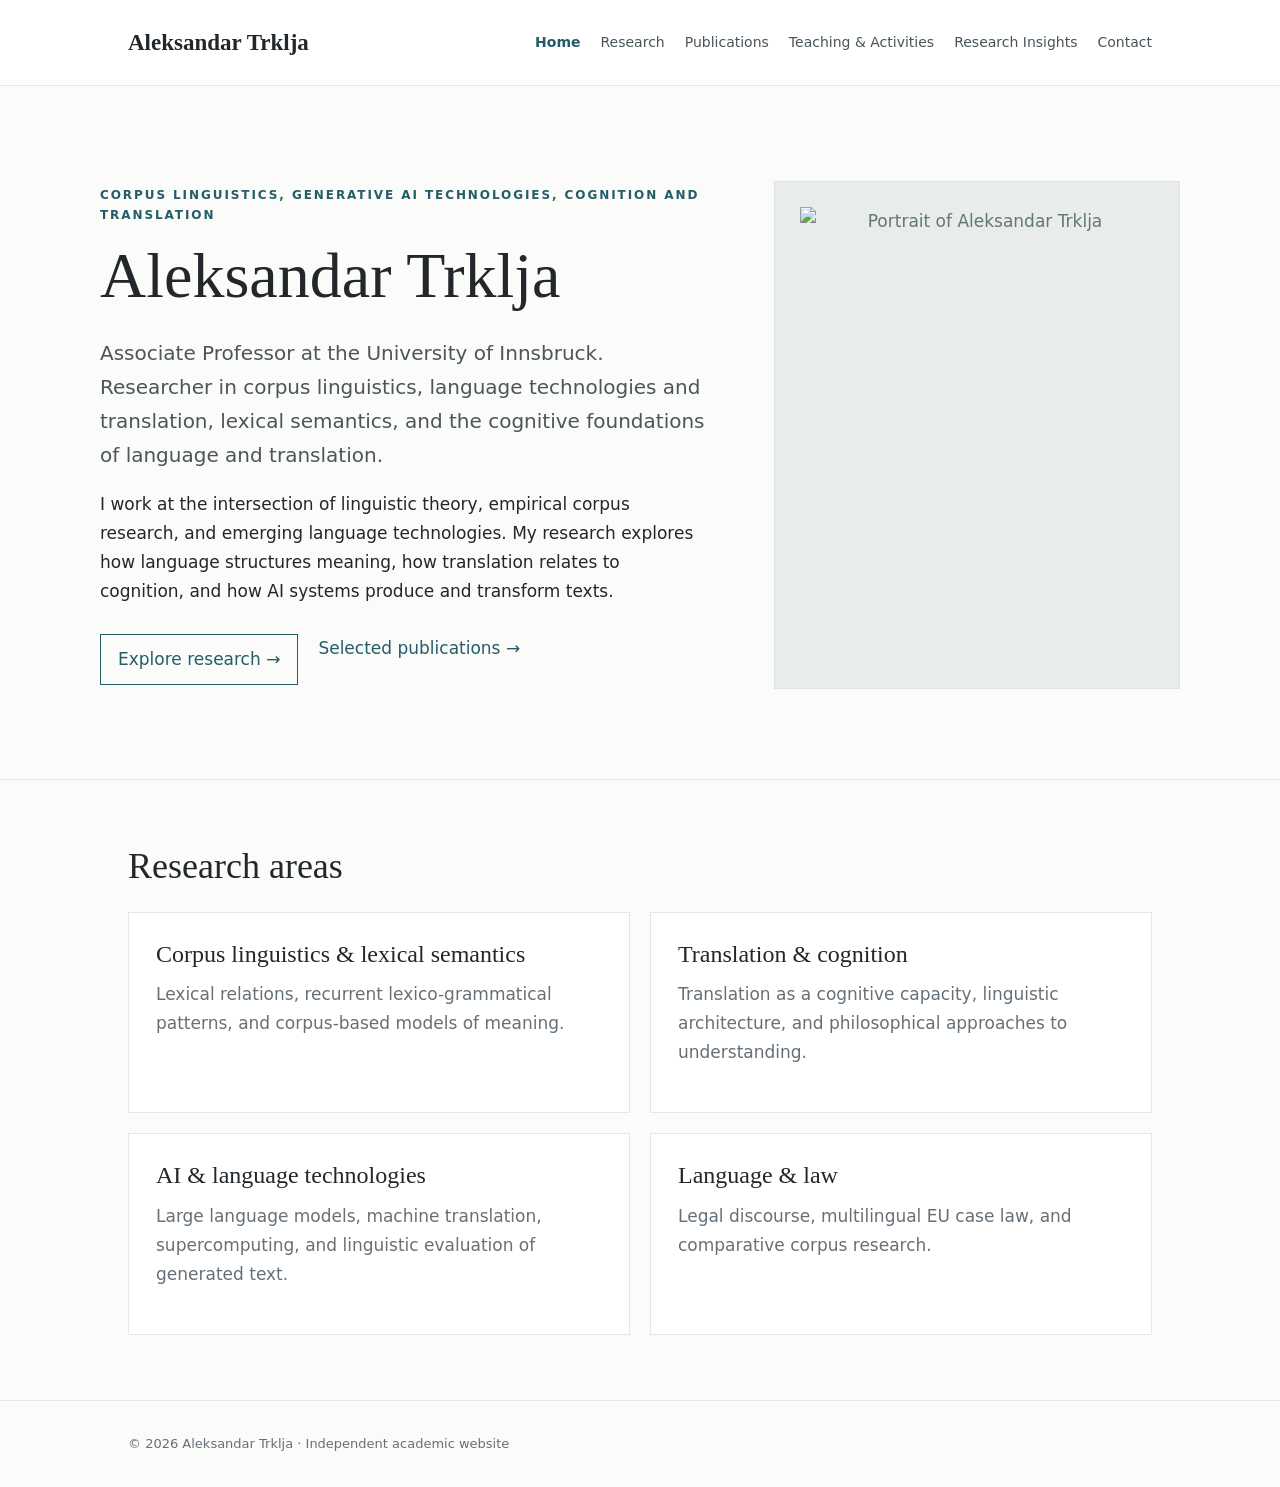
==== index.html @ bbd78f2b "Add files via upload" ====
<!DOCTYPE html>


<html lang="en"><head><meta charset="utf-8"/><meta content="width=device-width, initial-scale=1" name="viewport"/><meta content="Aleksandar Trklja — academic research in corpus linguistics, translation studies, and language technology." name="description"/><title>Home | Aleksandar Trklja</title><link href="style.css" rel="stylesheet"/></head><body><header><div class="wrap nav"><a class="brand" href="index.html">Aleksandar Trklja</a><nav aria-label="Main navigation"><a aria-current="page" href="index.html">Home</a><a href="research.html">Research</a><a href="publications.html">Publications</a><a href="teaching.html">Teaching &amp; Activities</a><a href="blog.html">Research Insights</a><a href="contact.html">Contact</a></nav></div></header><main><div class="wrap hero"><div><div class="eyebrow">Corpus linguistics, generative AI technologies, cognition and translation</div><h1>Aleksandar Trklja</h1><p class="lead">Associate Professor at the University of Innsbruck. Researcher in corpus linguistics, language technologies and translation, lexical semantics, and the cognitive foundations of language and translation.</p><p>I work at the intersection of linguistic theory, empirical corpus research, and emerging language technologies. My research explores how language structures meaning, how translation relates to cognition, and how AI systems produce and transform texts.</p><div class="links"><a class="button" href="research.html">Explore research →</a><a href="publications.html">Selected publications →</a></div></div><div class="portrait"><img alt="Portrait of Aleksandar Trklja" src="assets/aleksandar-trklja-portrait.jpg" style="width:100%;height:100%;object-fit:cover"/></div></div><section class="section"><div class="wrap"><h2>Research areas</h2><div class="cards"><div class="card"><h3>Corpus linguistics &amp; lexical semantics</h3><p>Lexical relations, recurrent lexico-grammatical patterns, and corpus-based models of meaning.</p></div><div class="card"><h3>Translation &amp; cognition</h3><p>Translation as a cognitive capacity, linguistic architecture, and philosophical approaches to understanding.</p></div><div class="card"><h3>AI &amp; language technologies</h3><p>Large language models, machine translation, supercomputing, and linguistic evaluation of generated text.</p></div><div class="card"><h3>Language &amp; law</h3><p>Legal discourse, multilingual EU case law, and comparative corpus research.</p></div></div></div></section></main><footer><div class="wrap">© 2026 Aleksandar Trklja · Independent academic website</div></footer></body></html>
---- style.css ----
:root{--ink:#22272b;--muted:#667078;--line:#e5e7e7;--accent:#245d68;--bg:#fbfbf9}*{box-sizing:border-box}html{scroll-behavior:smooth}body{margin:0;background:var(--bg);color:var(--ink);font:17px/1.7 system-ui,-apple-system,'Segoe UI',sans-serif}a{color:var(--accent);text-decoration:none}a:hover{text-decoration:underline}.wrap{max-width:1080px;margin:auto;padding:0 28px}header{border-bottom:1px solid var(--line);background:#fff}.nav{display:flex;align-items:center;justify-content:space-between;gap:24px;min-height:85px}.brand{font:600 23px Georgia,serif;color:var(--ink)}nav{display:flex;flex-wrap:wrap;gap:20px}nav a{font-size:14px;color:#49545a}nav a[aria-current=page]{color:var(--accent);font-weight:700}.hero{display:grid;grid-template-columns:1.5fr 1fr;gap:65px;align-items:center;padding:95px 0 90px}.eyebrow{text-transform:uppercase;letter-spacing:.16em;color:var(--accent);font-size:12px;font-weight:700}h1,h2,h3{font-family:Georgia,'Times New Roman',serif;font-weight:400;line-height:1.2}h1{font-size:clamp(42px,5vw,70px);margin:12px 0 22px}h2{font-size:36px;margin:0 0 24px}h3{font-size:24px;margin:0 0 12px}p{margin:0 0 18px}.lead{font-size:20px;color:#4b565c;max-width:650px}.portrait{aspect-ratio:4/5;background:#e8edec;border:1px solid #dce3e1;display:flex;flex-direction:column;align-items:center;justify-content:center;color:#627774;text-align:center;padding:25px}.portrait svg{width:105px;height:105px;margin-bottom:14px}.portrait small{font-size:13px}.section{padding:65px 0;border-top:1px solid var(--line)}.cards{display:grid;grid-template-columns:repeat(2,1fr);gap:20px}.card{padding:27px;background:white;border:1px solid var(--line)}.card p{color:var(--muted)}.pagehead{padding:75px 0 45px}.pagehead h1{font-size:54px}.content{max-width:790px;padding-bottom:80px}.content h2{font-size:29px;margin:36px 0 14px}.content ul{padding-left:22px}.pub{padding:22px 0;border-bottom:1px solid var(--line)}.pub:first-child{border-top:1px solid var(--line)}.tag{display:inline-block;color:var(--accent);font-size:13px;font-weight:700;letter-spacing:.05em;text-transform:uppercase;margin-bottom:8px}.links{display:flex;gap:20px;flex-wrap:wrap;margin-top:28px}.button{display:inline-block;border:1px solid var(--accent);padding:10px 17px}footer{border-top:1px solid var(--line);padding:32px 0;color:var(--muted);font-size:13px}@media(max-width:760px){.nav{align-items:flex-start;flex-direction:column;padding:20px 0;gap:12px}nav{gap:12px}.hero{grid-template-columns:1fr;padding:60px 0;gap:30px}.portrait{max-width:330px}.cards{grid-template-columns:1fr}.pagehead h1{font-size:42px}}
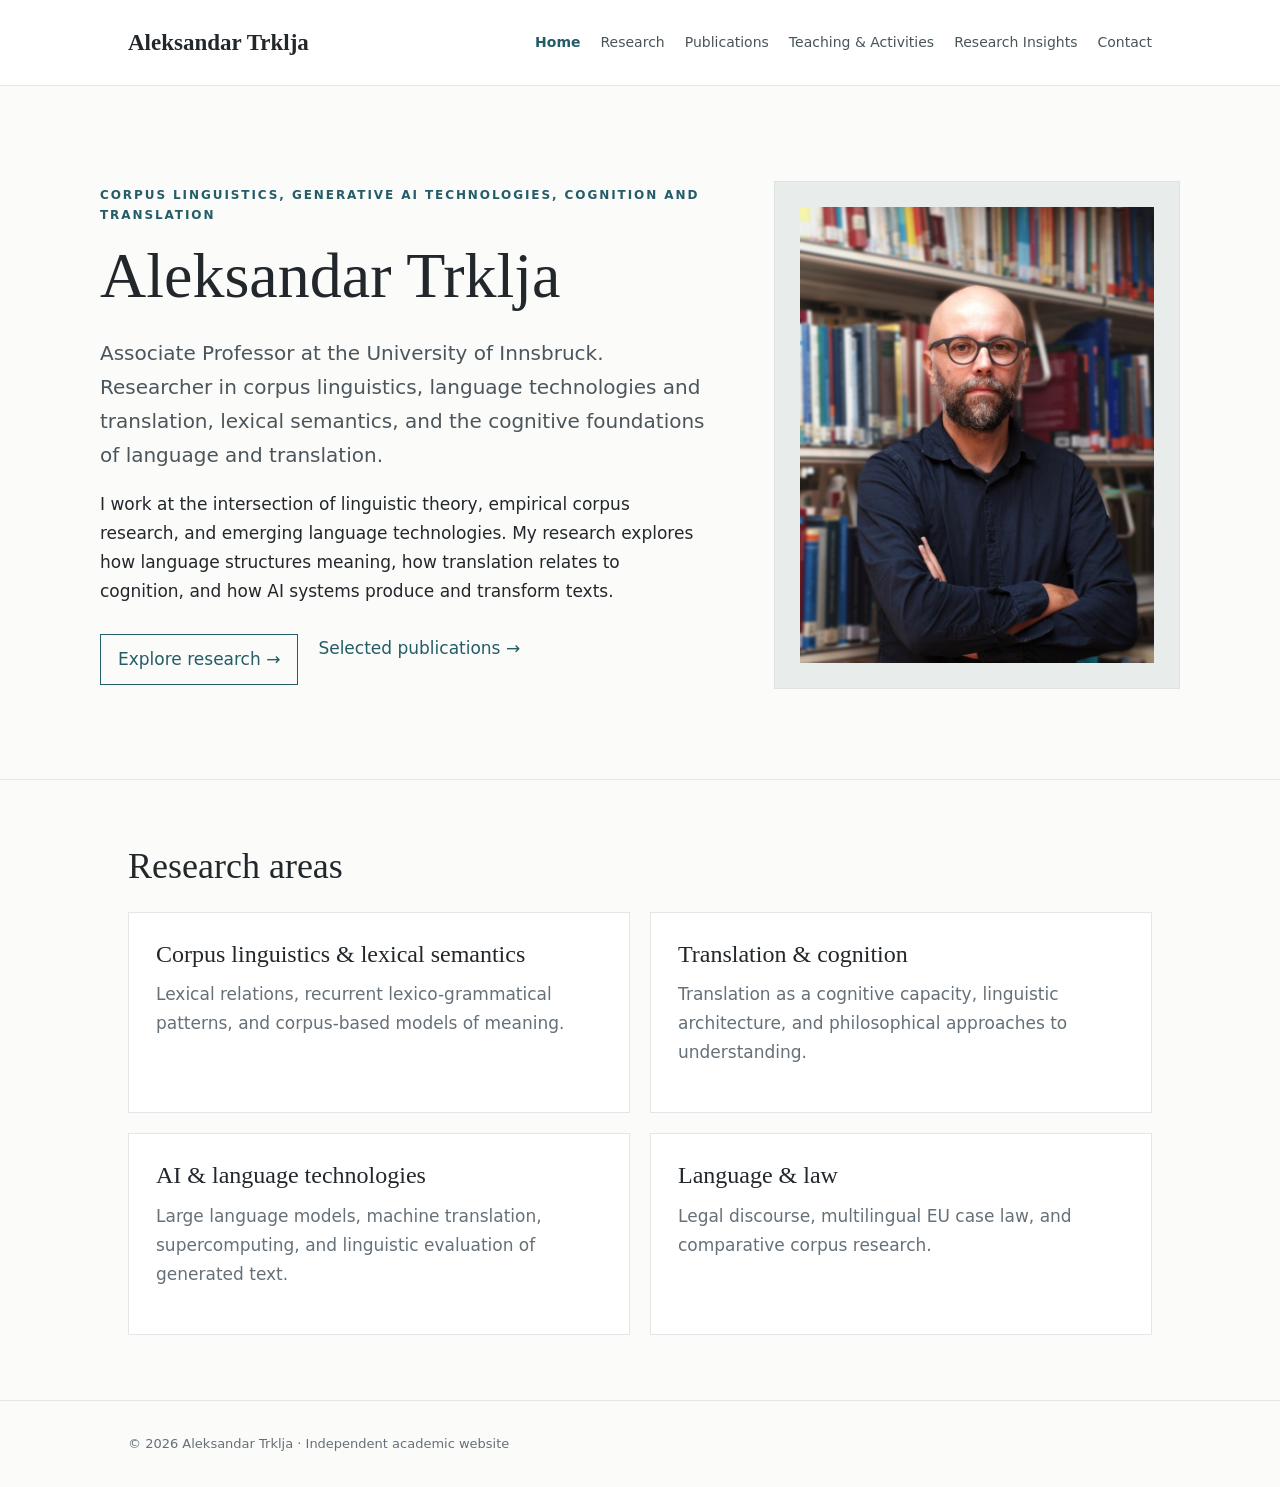
==== commit a179972e: "Update index.html" ====
--- a/index.html
+++ b/index.html
@@ -1,4 +1,4 @@
 <!DOCTYPE html>
 
 
-<html lang="en"><head><meta charset="utf-8"/><meta content="width=device-width, initial-scale=1" name="viewport"/><meta content="Aleksandar Trklja — academic research in corpus linguistics, translation studies, and language technology." name="description"/><title>Home | Aleksandar Trklja</title><link href="style.css" rel="stylesheet"/></head><body><header><div class="wrap nav"><a class="brand" href="index.html">Aleksandar Trklja</a><nav aria-label="Main navigation"><a aria-current="page" href="index.html">Home</a><a href="research.html">Research</a><a href="publications.html">Publications</a><a href="teaching.html">Teaching &amp; Activities</a><a href="blog.html">Research Insights</a><a href="contact.html">Contact</a></nav></div></header><main><div class="wrap hero"><div><div class="eyebrow">Corpus linguistics, generative AI technologies, cognition and translation</div><h1>Aleksandar Trklja</h1><p class="lead">Associate Professor at the University of Innsbruck. Researcher in corpus linguistics, language technologies and translation, lexical semantics, and the cognitive foundations of language and translation.</p><p>I work at the intersection of linguistic theory, empirical corpus research, and emerging language technologies. My research explores how language structures meaning, how translation relates to cognition, and how AI systems produce and transform texts.</p><div class="links"><a class="button" href="research.html">Explore research →</a><a href="publications.html">Selected publications →</a></div></div><div class="portrait"><img alt="Portrait of Aleksandar Trklja" src="assets/aleksandar-trklja-portrait.jpg" style="width:100%;height:100%;object-fit:cover"/></div></div><section class="section"><div class="wrap"><h2>Research areas</h2><div class="cards"><div class="card"><h3>Corpus linguistics &amp; lexical semantics</h3><p>Lexical relations, recurrent lexico-grammatical patterns, and corpus-based models of meaning.</p></div><div class="card"><h3>Translation &amp; cognition</h3><p>Translation as a cognitive capacity, linguistic architecture, and philosophical approaches to understanding.</p></div><div class="card"><h3>AI &amp; language technologies</h3><p>Large language models, machine translation, supercomputing, and linguistic evaluation of generated text.</p></div><div class="card"><h3>Language &amp; law</h3><p>Legal discourse, multilingual EU case law, and comparative corpus research.</p></div></div></div></section></main><footer><div class="wrap">© 2026 Aleksandar Trklja · Independent academic website</div></footer></body></html>+<html lang="en"><head><meta charset="utf-8"/><meta content="width=device-width, initial-scale=1" name="viewport"/><meta content="Aleksandar Trklja — academic research in corpus linguistics, translation studies, and language technology." name="description"/><title>Home | Aleksandar Trklja</title><link href="style.css" rel="stylesheet"/></head><body><header><div class="wrap nav"><a class="brand" href="index.html">Aleksandar Trklja</a><nav aria-label="Main navigation"><a aria-current="page" href="index.html">Home</a><a href="research.html">Research</a><a href="publications.html">Publications</a><a href="teaching.html">Teaching &amp; Activities</a><a href="blog.html">Research Insights</a><a href="contact.html">Contact</a></nav></div></header><main><div class="wrap hero"><div><div class="eyebrow">Corpus linguistics, generative AI technologies, cognition and translation</div><h1>Aleksandar Trklja</h1><p class="lead">Associate Professor at the University of Innsbruck. Researcher in corpus linguistics, language technologies and translation, lexical semantics, and the cognitive foundations of language and translation.</p><p>I work at the intersection of linguistic theory, empirical corpus research, and emerging language technologies. My research explores how language structures meaning, how translation relates to cognition, and how AI systems produce and transform texts.</p><div class="links"><a class="button" href="research.html">Explore research →</a><a href="publications.html">Selected publications →</a></div></div><div class="portrait"><img alt="Portrait of Aleksandar Trklja" src="aleksandar-trklja-portrait.jpg" style="width:100%;height:100%;object-fit:cover"/></div></div><section class="section"><div class="wrap"><h2>Research areas</h2><div class="cards"><div class="card"><h3>Corpus linguistics &amp; lexical semantics</h3><p>Lexical relations, recurrent lexico-grammatical patterns, and corpus-based models of meaning.</p></div><div class="card"><h3>Translation &amp; cognition</h3><p>Translation as a cognitive capacity, linguistic architecture, and philosophical approaches to understanding.</p></div><div class="card"><h3>AI &amp; language technologies</h3><p>Large language models, machine translation, supercomputing, and linguistic evaluation of generated text.</p></div><div class="card"><h3>Language &amp; law</h3><p>Legal discourse, multilingual EU case law, and comparative corpus research.</p></div></div></div></section></main><footer><div class="wrap">© 2026 Aleksandar Trklja · Independent academic website</div></footer></body></html>
